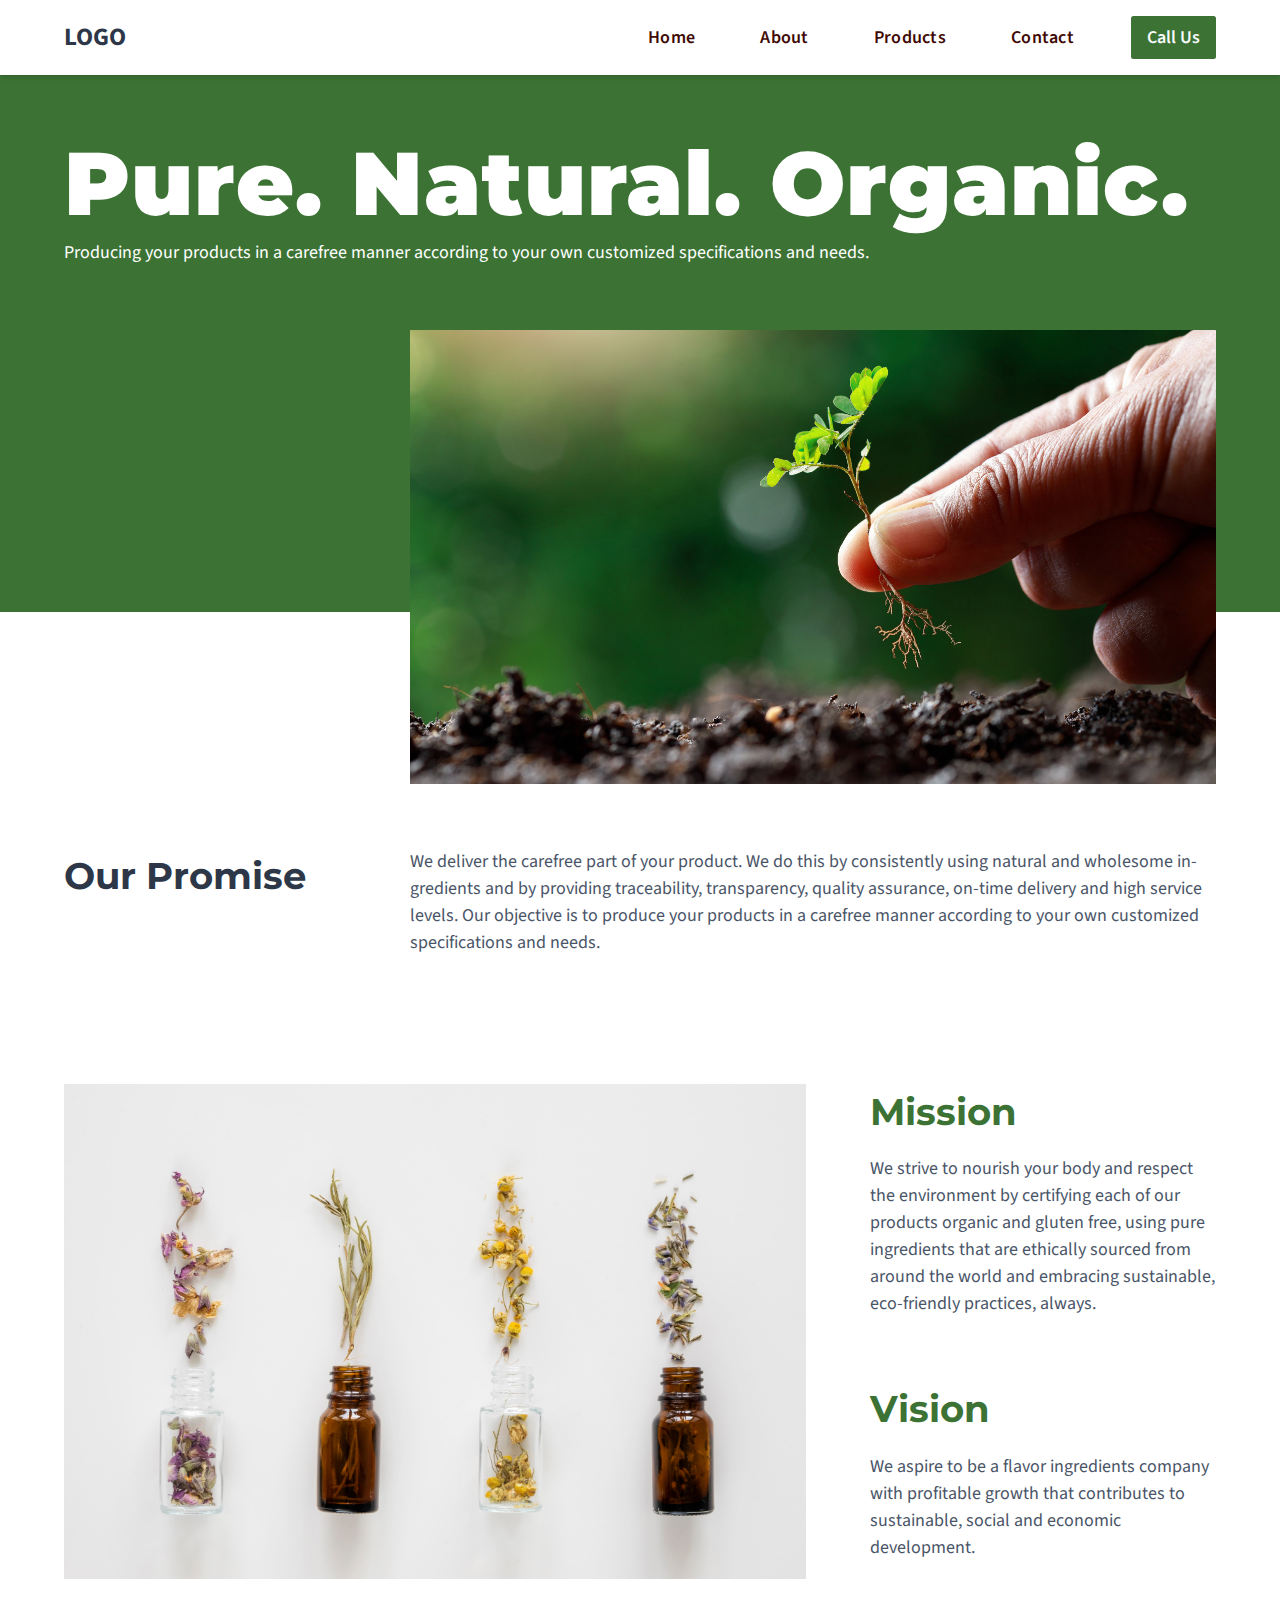
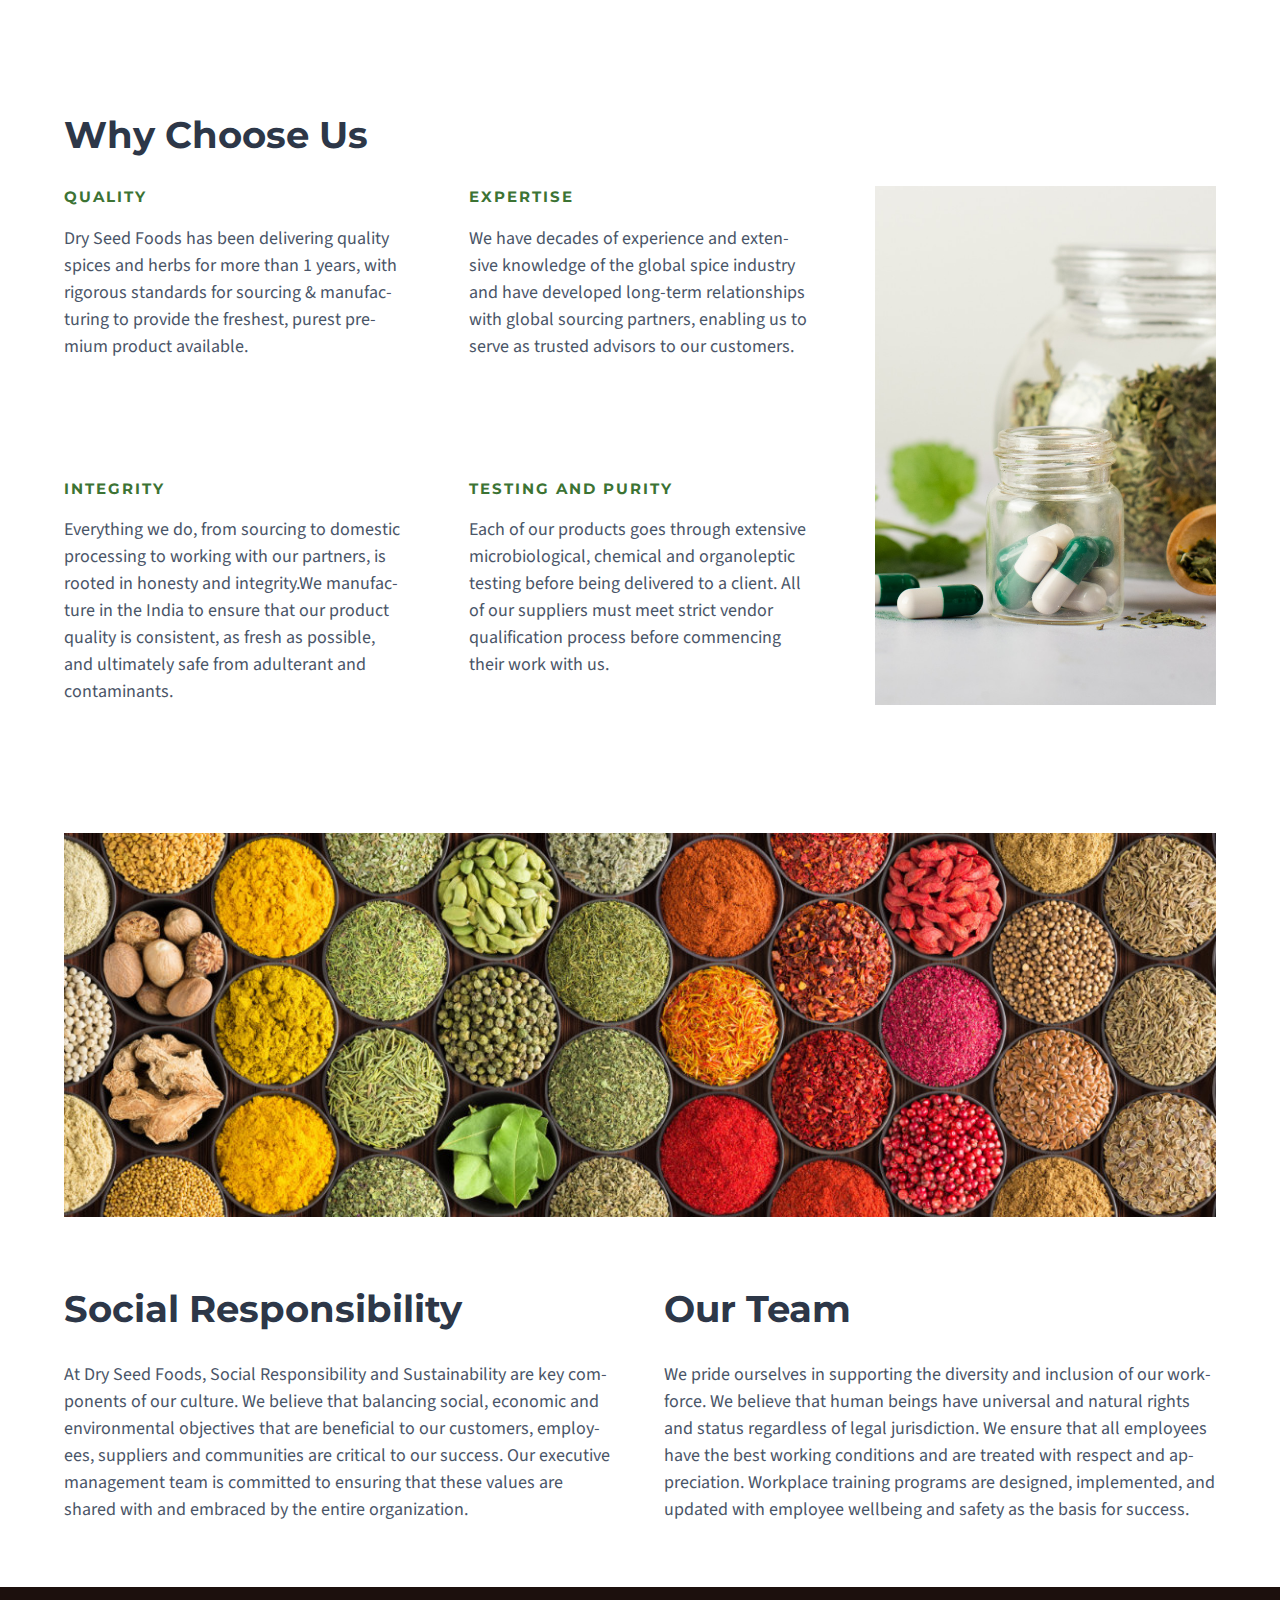
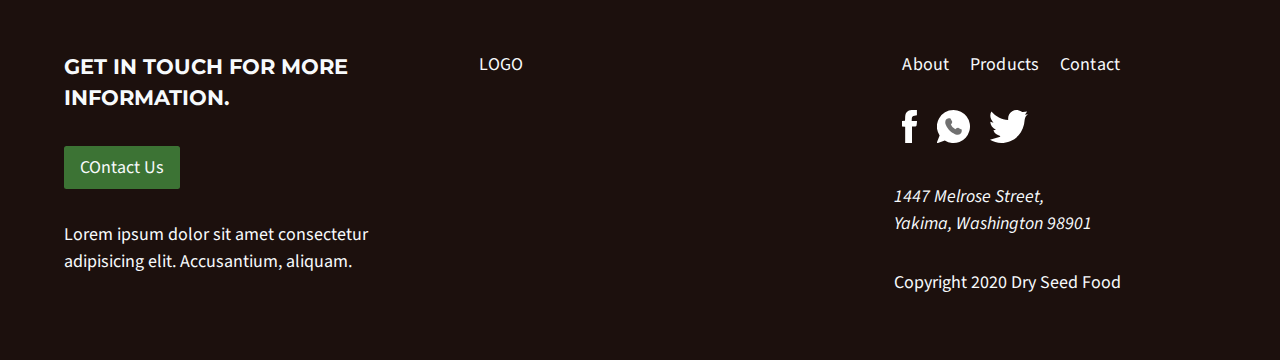
==== about.html @ 6ed9bed5 "Feat:Added About Page" ====
<!DOCTYPE html>
<html lang="en">

<head>
    <meta charset="UTF-8">
    <meta name="viewport" content="width=device-width, initial-scale=1.0">
    <title>Project Title</title>
    <link rel="stylesheet" href="style.css">
</head>

<body>
    <header>


        <nav class="navbar navbar-js">
            <div class="logo">
                LOGO
            </div>
            <ul class="mobile-menu mobile-menu-js">
                <li><a href="/">Home</a></li>
                <li><a href="about.html">About</a></li>
                <li><a href="/product.html">Products</a></li>
                <li><a href="/contact.html">Contact</a></li>
                <li><a href="tel:+">Call Us</a></li>
            </ul>
            <ul class="desktop-menu">
                <li><a class="linkPrimary" href="/">Home</a></li>
                <li><a class="linkPrimary" href="/about.html">About</a></li>
                <li><a class="linkPrimary" href="/product.html">Products</a></li>
                <li><a class="linkPrimary" href="/contact.html">Contact</a></li>
                <li><a class="primaryCtaBtn" href="tel:+">Call Us</a></li>
            </ul>
            <div class="hamburger-menuBtn hamburger-menuBtn-js ">
                MENU
            </div>
        </nav>
    </header>
    <main>
        <section class="aboutPage-hero">
            <div class="aboutPage-hero-title">
                <h1 class="page-headings">Pure. Natural. Organic.</h1>
                <p>Producing your products in a carefree manner according to your own
                    customized specifications and needs.
                </p>
            </div>
            <div class="aboutPage-hero-image">
                <img src="images/about-hero.jpg" alt="" class="scale-image">
            </div>
            <div class="aboutPage-hero-content">
                <h2 class="section-heading">
                    Our Promise
                </h2>
                <p>We deliver the carefree part of your product. We do this by consistently using natural and wholesome
                    ingredients and by providing traceability, transparency, quality assurance, on-time delivery and
                    high
                    service levels. Our objective is to produce your products in a carefree manner according to your own
                    customized specifications and needs.
                </p>
            </div>
        </section>
        <section class="missionVision">
            <div class="missionVision-image">
                <img src="images/missionVision.jpg" alt="" class="scale-image">
            </div>
            <div class="missionVision-content">
                <article class="mission">
                    <h3 class="section-heading mb-16">Mission</h3>
                    <p>We strive to nourish your body and respect the environment by certifying each of our products
                        organic and gluten free, using pure ingredients that are ethically sourced from around the world
                        and
                        embracing sustainable, eco-friendly practices, always.
                    </p>

                </article>
                <article class="vision">
                    <h3 class="section-heading mb-16">Vision</h3>
                    <p>We aspire to be a flavor ingredients company with profitable growth that contributes to
                        sustainable,
                        social and economic development.</p>
                </article>
            </div>

        </section>
        <section class="usp">
            <h2 class="section-heading mb-24">Why Choose Us</h2>
            <div class="usp-grid-container">
                <div class="usp-area-1 usp-area">
                    <h3 class="small-heading mb-16">QUALITY
                    </h3>
                    <p>Dry Seed Foods has been delivering quality spices and herbs for more than 1 years, with
                        rigorous standards for sourcing & manufacturing to provide the freshest, purest premium
                        product available.
                    </p>
                </div>
                <div class="usp-area-2 usp-area">
                    <h3 class="small-heading mb-16">EXPERTISE
                    </h3>
                    <p>We have decades of experience and extensive knowledge of the global spice industry and
                        have developed long-term relationships with global sourcing partners, enabling us to serve
                        as trusted advisors to our customers.</p>
                </div>
                <div class="usp-area-3 usp-area">
                    <h3 class="small-heading mb-16">INTEGRITY

                    </h3>
                    <p>Everything we do, from sourcing to domestic processing to working with our partners, is
                        rooted in honesty and integrity.We manufacture in the India to ensure that our product quality
                        is consistent, as fresh as
                        possible, and ultimately safe from adulterant and contaminants.</p>
                </div>
                <div class="usp-area-4 usp-area">
                    <h3 class="small-heading mb-16">TESTING AND PURITY
                    </h3>
                    <p>Each of our products goes through extensive microbiological, chemical and organoleptic
                        testing before being delivered to a client. All of our suppliers must meet strict vendor
                        qualification process before commencing their work with us.</p>
                </div>
                <div class="usp-area-5 usp-area">
                    <img src="images/about-whyUs.jpg" alt="" class="scale-image">
                </div>
            </div>



        </section>
        <section class="ourResponsibility">
            <div class="ourResponsibility-image">
                <img src="images/about-resp.jpg" alt="" class="scale-image">
            </div>
            <div class="ourResponsibility-content twoCol">
                <div class="ourResponsibility-content-social ">
                    <h2 class="section-heading mb-24">Social Responsibility
                    </h2>
                    <p>At Dry Seed Foods, Social Responsibility and Sustainability are key components of our culture. We
                        believe that balancing social, economic and environmental objectives that are beneficial to our
                        customers, employees, suppliers and communities are critical to our success. Our executive
                        management team is committed to ensuring that these values are shared with and embraced by the
                        entire organization.
                    </p>
                </div>
                <div class="ourResponsibility-content-team">
                    <h2 class="section-heading mb-24">Our Team</h2>
                    <p>We pride ourselves in supporting the diversity and inclusion of our workforce. We believe that
                        human
                        beings have universal and natural rights and status regardless of legal jurisdiction. We ensure
                        that all
                        employees have the best working conditions and are treated with respect and appreciation.
                        Workplace
                        training programs are designed, implemented, and updated with employee wellbeing and safety as
                        the
                        basis for success.</p>
                </div>
            </div>
        </section>
    </main>

    <footer>
        <div class="footer threeCol">
            <div class="footerCta">
                <h3 class="mb-32">GET IN TOUCH FOR MORE INFORMATION.</h3>
                <a href="" class="primaryCtaBtn mb-32">COntact Us</a>
                <p>Lorem ipsum dolor sit amet consectetur adipisicing elit. Accusantium, aliquam.</p>

            </div>
            <div class="footerLogo">
                LOGO
            </div>
            <div class="footerLinks">
                <div class="footerLinks-pageLinks mb-32">
                    <a href="/about.html" class="linkPrimary">About</a>
                    <a href="/product.html" class="linkPrimary">Products</a>
                    <a href="/contact.html" class="linkPrimary">Contact</a>
                </div>
                <div class="footerLinks-socialLinks mb-32">
                    <a href=""><img src="images/svg/facebook.svg" alt=""></a>
                    <a href=""><img src="images/svg/whatsapp.svg" alt=""></a>
                    <a href=""><img src="images/svg/twitter.svg" alt=""></a>
                </div>
                <address class="mb-32">
                    1447 Melrose Street, <br> Yakima,
                    Washington 98901
                </address>
                <p class="copyright">Copyright 2020
                    Dry Seed Food
                </p>
            </div>

        </div>
    </footer>

    <script src="app.js"></script>
</body>

</html>
---- style.css ----
@import url("https://fonts.googleapis.com/css2?family=Montserrat:wght@400;700;900&family=Source+Sans+Pro:wght@300;400;600;700&display=swap");
*,
*::after,
*::before {
  box-sizing: inherit;
  margin: 0;
  padding: 0;
}

html {
  font-size: 62.5%;
}

body {
  box-sizing: border-box;
  overflow-x: hidden;
}
@media (min-width: 2860px) {
  body {
    font-size: 150%;
  }
}
@media (min-width: 1900px) {
  body {
    font-size: 100%;
  }
}
body::-webkit-scrollbar {
  width: 1rem;
  border-radius: 0.5rem;
}
body::-webkit-scrollbar-thumb {
  border-radius: 0.5rem;
}

a {
  text-decoration: none;
  color: currentColor;
}

ul {
  list-style: none;
}

p,
article {
  word-break: break-word;
  hyphens: auto;
}

body {
  font-family: "Source Sans Pro", sans-serif;
  font-size: 1.8rem;
  line-height: 1.5;
  font-weight: 400;
  color: #4a5568;
}

h1,
h2,
h3,
h4,
h5,
h6 {
  font-family: "Montserrat", sans-serif;
}

.page-headings {
  font-size: 8.9rem;
  color: #2d3748;
  line-height: 1.25;
  font-weight: 900;
  letter-spacing: 1px;
}
@media (max-width: 414px) {
  .page-headings {
    font-size: 5rem;
  }
}

.small-heading {
  font-size: 1.5rem;
  letter-spacing: 2px;
  color: #3C7334;
  text-transform: uppercase;
}

.section-heading {
  font-size: 3.7rem;
  color: #2d3748;
}

.scale-image {
  width: 100%;
  height: 100%;
  object-fit: cover;
  display: block;
}

.mb-8 {
  margin-bottom: 0.8rem !important;
}

.mb-16 {
  margin-bottom: 1.6rem !important;
}

.mb-24 {
  margin-bottom: 2.4rem !important;
}

.mb-32 {
  margin-bottom: 3.2rem !important;
}

.mb-40 {
  margin-bottom: 4rem !important;
}

.mb-48 {
  margin-bottom: 4.8rem !important;
}

.navbar {
  width: 100vw;
  position: absolute;
  top: 0;
  left: 0;
  padding: 1.6rem 5vw;
  display: flex;
  justify-content: space-between;
  align-items: center;
  color: #2d3748;
  box-shadow: 0 4px 6px -1px rgba(0, 0, 0, 0.1), 0 2px 4px -1px rgba(0, 0, 0, 0.06);
  overflow: hidden;
  z-index: 100;
  background-color: #fff;
}
.navbar .logo {
  font-weight: 700;
  font-size: 2.5rem;
}
.navbar .mobile-menu {
  display: none;
  transform: translateX(-100vw);
  transition: transform 0.6s cubic-bezier(0.22, 1, 0.36, 1);
}
@media (max-width: 680px) {
  .navbar .mobile-menu {
    position: fixed;
    top: 0;
    left: 0;
    width: 100vw;
    height: 100vh;
    background-color: #1C100D;
    color: #f7fafc;
    font-family: "Montserrat", sans-serif;
    font-size: 5rem;
    font-weight: 700;
    display: flex;
    justify-content: center;
    align-items: center;
    flex-direction: column;
    text-transform: lowercase;
  }
}
.navbar .mobile-menu.open {
  transform: translateX(0);
}
.navbar .desktop-menu {
  display: flex;
  justify-content: space-between;
  align-items: center;
  width: 50%;
  font-weight: 600;
  color: #400904;
}
@media (max-width: 900px) {
  .navbar .desktop-menu {
    width: 70%;
  }
}
@media (max-width: 680px) {
  .navbar .desktop-menu {
    display: none;
  }
}
.navbar .hamburger-menuBtn {
  display: none;
}
@media (max-width: 680px) {
  .navbar .hamburger-menuBtn {
    display: block;
    position: relative;
    z-index: 100;
  }
}

.footer {
  width: 100vw;
  background-color: #1C100D;
  padding: 5vw;
  color: #f7fafc;
}
@media (max-width: 900px) {
  .footer {
    padding: 10vw 5vw;
  }
}

.footerLinks-socialLinks a {
  padding: 0.8rem;
}

.twoCol {
  display: flex;
  justify-content: space-between;
  align-items: flex-start;
}
@media (max-width: 900px) {
  .twoCol {
    flex-direction: column;
  }
}
.twoCol > * {
  width: calc(50% - 2.4rem);
}
@media (max-width: 900px) {
  .twoCol > * {
    width: 100%;
  }
}

.threeCol {
  display: flex;
  justify-content: space-between;
  align-items: flex-start;
}
@media (max-width: 900px) {
  .threeCol {
    flex-direction: column;
  }
}
.threeCol > * {
  width: calc(30% - 2.4rem);
}
@media (max-width: 900px) {
  .threeCol > * {
    width: 100%;
  }
}

.hero {
  width: 100vw;
  padding: 5vw;
  min-height: 100vh;
  background-image: url("images/hero.jpg");
  background-size: cover;
  background-position: right bottom;
  display: flex;
  justify-content: flex-start;
  align-items: center;
}
@media (max-width: 900px) {
  .hero {
    background-position: center;
  }
}
@media (max-width: 680px) {
  .hero {
    background-position: left center;
  }
}

.heroContent {
  width: 50%;
}
@media (max-width: 900px) {
  .heroContent {
    width: 100%;
  }
}
.heroContent-subtitle {
  font-family: 1.5rem;
  color: #4a5568;
  width: 80%;
}

.homepageTagline {
  width: 100vw;
  padding: 5vw;
  display: flex;
  justify-content: space-between;
  align-items: flex-start;
}
@media (max-width: 900px) {
  .homepageTagline {
    padding: 10vw 5vw;
  }
}
@media (max-width: 680px) {
  .homepageTagline {
    flex-direction: column;
  }
}
.homepageTagline-images {
  width: 20%;
}
@media (max-width: 680px) {
  .homepageTagline-images {
    width: 100%;
  }
}
.homepageTagline-sentence {
  align-self: center;
  width: 45%;
  text-align: center;
  font-family: "Montserrat", sans-serif;
  color: #400904;
}
@media (max-width: 680px) {
  .homepageTagline-sentence {
    width: 100%;
    margin: 5vw 0;
  }
}

.homepageAbout {
  width: 100vw;
  padding: 5vw;
}
.homepageAbout-desc {
  padding: 5vw;
  padding-left: 0;
}
.homepageAbout-image {
  position: relative;
  display: flex;
  justify-content: flex-end;
}
.homepageAbout-image::before {
  content: "";
  position: absolute;
  bottom: -10vw;
  left: 5vw;
  width: 70%;
  height: 70%;
  background-color: #D9CAAD;
  z-index: 5;
  border-radius: 0.25rem;
  overflow: hidden;
}
@media (max-width: 900px) {
  .homepageAbout-image::before {
    display: none;
  }
}
.homepageAbout-image img {
  width: 35rem;
  z-index: 10;
  border: 1.5rem solid white;
  border-radius: 0.25rem;
  overflow: hidden;
}
@media (max-width: 900px) {
  .homepageAbout-image img {
    width: 100%;
    border: none;
  }
}

.homepage-whyUs {
  width: 100vw;
  padding: 5vw;
  position: relative;
}
@media (max-width: 900px) {
  .homepage-whyUs {
    flex-direction: column-reverse;
  }
}
.homepage-whyUs::before {
  content: "";
  position: absolute;
  top: 0;
  left: 0;
  width: 35%;
  height: 100%;
  background-color: #D9CAAD;
  z-index: -5;
}
.homepage-whyUs-desc {
  padding: 5vw;
  padding-right: 5vw;
}
@media (max-width: 900px) {
  .homepage-whyUs-desc {
    padding: 5vw 0;
  }
}
.homepage-whyUs-image {
  display: flex;
  align-self: center;
  border-radius: 0.25rem;
  overflow: hidden;
}
.homepage-whyUs-image img {
  width: 100%;
  z-index: 10;
  border: 1.5rem solid white;
  border-radius: 0.25rem;
  overflow: hidden;
}

.homepageProduct {
  width: 100vw;
  padding: 5vw;
}
@media (max-width: 900px) {
  .homepageProduct {
    padding: 10vw 5vw;
  }
}

.homepageProduct-grid {
  width: 100%;
  display: grid;
  grid-template-columns: 1fr 1fr 1fr 1fr;
  grid-template-rows: 27rem 27rem 27rem;
  gap: 2.4rem;
  grid-template-areas: "homepageProduct-grid--item1 homepageProduct-grid--item1 homepageProduct-grid--item2 homepageProduct-grid--item2" "homepageProduct-grid--item1 homepageProduct-grid--item1 homepageProduct-grid--item3 homepageProduct-grid--item3" "homepageProduct-grid--item4 homepageProduct-grid--item4 homepageProduct-grid--item5 homepageProduct-grid--item5";
}
@media (max-width: 900px) {
  .homepageProduct-grid {
    grid-template-columns: 1fr;
    grid-template-rows: 1fr 1fr 1fr 1fr 1fr;
    grid-template-areas: "homepageProduct-grid--item1" "homepageProduct-grid--item2" "homepageProduct-grid--item3" "homepageProduct-grid--item5" "homepageProduct-grid--item4";
  }
}

.homepageProduct-grid--item1 {
  grid-area: homepageProduct-grid--item1;
  position: relative;
}
.homepageProduct-grid--item1 img {
  position: absolute;
  top: 0;
  left: 0;
  right: 0;
  bottom: 0;
}
.homepageProduct-grid--item1 h2 {
  display: flex;
  justify-content: flex-start;
  align-items: center;
  position: relative;
  z-index: 10;
  padding: 2.4rem;
  color: white;
  width: 100%;
  height: 100%;
  background-color: rgba(0, 0, 0, 0.5);
}
@media (max-width: 900px) {
  .homepageProduct-grid--item1 h2 {
    justify-content: center;
  }
}

.homepageProduct-grid--item2 {
  grid-area: homepageProduct-grid--item2;
}
.homepageProduct-grid--item2 div {
  align-self: center;
}
.homepageProduct-grid--item2 h2 {
  align-self: center;
  text-align: center;
}

.homepageProduct-grid--item3 {
  grid-area: homepageProduct-grid--item3;
}
.homepageProduct-grid--item3 div {
  align-self: center;
}
.homepageProduct-grid--item3 h2 {
  align-self: center;
  text-align: center;
}

.homepageProduct-grid--item4 {
  grid-area: homepageProduct-grid--item4;
  background-color: #1C100D;
  display: flex;
  justify-content: center;
  align-items: center;
  color: #fff;
  font-size: 2.8rem;
}

.homepageProduct-grid--item5 {
  grid-area: homepageProduct-grid--item5;
  position: relative;
}
.homepageProduct-grid--item5 img {
  position: absolute;
  top: 0;
  left: 0;
  right: 0;
  bottom: 0;
}
.homepageProduct-grid--item5 h2 {
  display: flex;
  justify-content: flex-start;
  align-items: center;
  position: relative;
  z-index: 10;
  padding: 2.4rem;
  color: white;
  width: 100%;
  height: 100%;
  background-color: rgba(0, 0, 0, 0.5);
}
@media (max-width: 900px) {
  .homepageProduct-grid--item5 h2 {
    justify-content: center;
  }
}

.homepageProduct-grid--item {
  box-shadow: 0 1px 3px 0 rgba(0, 0, 0, 0.1), 0 1px 2px 0 rgba(0, 0, 0, 0.06);
  border-radius: 0.25rem;
  overflow: hidden;
  border: 1px solid rgba(0, 0, 0, 0.15);
}
@media (max-width: 900px) {
  .homepageProduct-grid--item {
    min-height: 30rem;
  }
}

.aboutPage-hero {
  width: 100vw;
  padding: 5vw;
  position: relative;
}
@media (max-width: 680px) {
  .aboutPage-hero {
    padding: 7.5rem 5vw;
    padding-bottom: 5vw;
  }
}
.aboutPage-hero::after {
  content: "";
  position: absolute;
  top: 0;
  left: 0;
  width: 100%;
  height: 60%;
  background-color: #3C7334;
  z-index: 5;
}
@media (max-width: 680px) {
  .aboutPage-hero::after {
    height: 50%;
  }
}
.aboutPage-hero-title {
  padding: 5vw 0;
  position: relative;
  z-index: 10;
  color: #fff;
}
.aboutPage-hero-title h1 {
  color: #fff;
}
.aboutPage-hero-image {
  position: relative;
  z-index: 10;
  width: 70%;
  margin-left: auto;
  border-radius: 0.25rem;
}
@media (max-width: 680px) {
  .aboutPage-hero-image {
    width: 100%;
    margin-bottom: 2.4rem;
  }
}
.aboutPage-hero-content {
  padding-top: 5vw;
  display: flex;
  justify-content: space-between;
  align-items: flex-start;
}
@media (max-width: 680px) {
  .aboutPage-hero-content {
    flex-direction: column;
  }
}
.aboutPage-hero-content h2 {
  width: 30%;
}
@media (max-width: 680px) {
  .aboutPage-hero-content h2 {
    width: 100%;
    margin-bottom: 1.6rem;
  }
}
.aboutPage-hero-content p {
  width: 70%;
}
@media (max-width: 680px) {
  .aboutPage-hero-content p {
    width: 100%;
  }
}

.missionVision {
  width: 100vw;
  padding: 5vw;
  display: flex;
  justify-content: space-between;
}
@media (max-width: 900px) {
  .missionVision {
    flex-direction: column;
  }
}
.missionVision-image {
  width: calc(70% - 5vw);
  height: 100%;
}
@media (max-width: 900px) {
  .missionVision-image {
    width: 100%;
    margin-bottom: 2.4rem;
  }
}
.missionVision-content {
  width: 30%;
}
@media (max-width: 900px) {
  .missionVision-content {
    width: 100%;
  }
}
.missionVision-content .mission {
  margin-bottom: 5vw;
}
.missionVision-content .mission h3 {
  color: #3C7334;
}
.missionVision-content .vision h3 {
  color: #3C7334;
}

.usp {
  width: 100vw;
  padding: 5vw;
}

.usp-grid-container {
  width: 100%;
  display: grid;
  grid-template-columns: 1fr 1fr 1fr;
  grid-template-rows: 1fr 1fr;
  gap: 5vw;
  grid-template-areas: "area-1 area-2 area-5" "area-3 area-4 area-5";
}
@media (max-width: 900px) {
  .usp-grid-container {
    grid-template-columns: 1fr;
    grid-template-rows: repeat(1fr);
    grid-template-areas: "area-1" "area-2" "area-3" "area-4" "area-5";
  }
}

.usp-area-1 {
  grid-area: area-1;
}

.usp-area-2 {
  grid-area: area-2;
}

.usp-area-3 {
  grid-area: area-3;
}

.usp-area-4 {
  grid-area: area-4;
}

.usp-area-5 {
  grid-area: area-5;
}
@media (max-width: 900px) {
  .usp-area-5 {
    display: none;
  }
}

.ourResponsibility {
  width: 100vw;
  padding: 5vw;
}
.ourResponsibility-image {
  margin-bottom: 5vw;
}
@media (max-width: 900px) {
  .ourResponsibility-content-social {
    margin-bottom: 2.4rem;
  }
}

.linkPrimary {
  position: relative;
  padding: 0.8rem;
  letter-spacing: 0.25px;
}
.linkPrimary::after {
  content: "";
  position: absolute;
  height: 3px;
  width: 100%;
  background-color: #400904;
  left: 0;
  bottom: 0;
  transform: scaleX(0);
  transition: 300ms ease;
}
.linkPrimary:hover::after {
  transform: scaleX(1);
}
.linkPrimary:focus {
  outline: 1px solid rgba(0, 0, 0, 0.5);
  outline-offset: 2px;
}

.linkSecondary {
  color: #600d06;
  letter-spacing: 2px;
  text-transform: uppercase;
  font-weight: 700;
  display: flex;
  transition: 200ms ease;
}
.linkSecondary img {
  display: inline-block;
  margin-left: 0.8rem;
  transition: 200ms ease;
}

.linkSecondary:hover {
  letter-spacing: 2.5px;
}
.linkSecondary:hover img {
  transform: translateX(0.8rem);
}

.primaryCtaBtn {
  display: inline-block;
  padding: 0.8rem 1.6rem;
  background-color: #3C7334;
  color: #f7fafc;
  border-radius: 0.25rem;
  transition: 200ms ease;
}
.primaryCtaBtn:hover {
  background-color: #4e9644;
  transform: translateY(-2px);
}
.primaryCtaBtn:focus {
  transform: translateY(0);
  outline: 1px solid rgba(0, 0, 0, 0.5);
  outline-offset: 2px;
}

/*# sourceMappingURL=style.css.map */
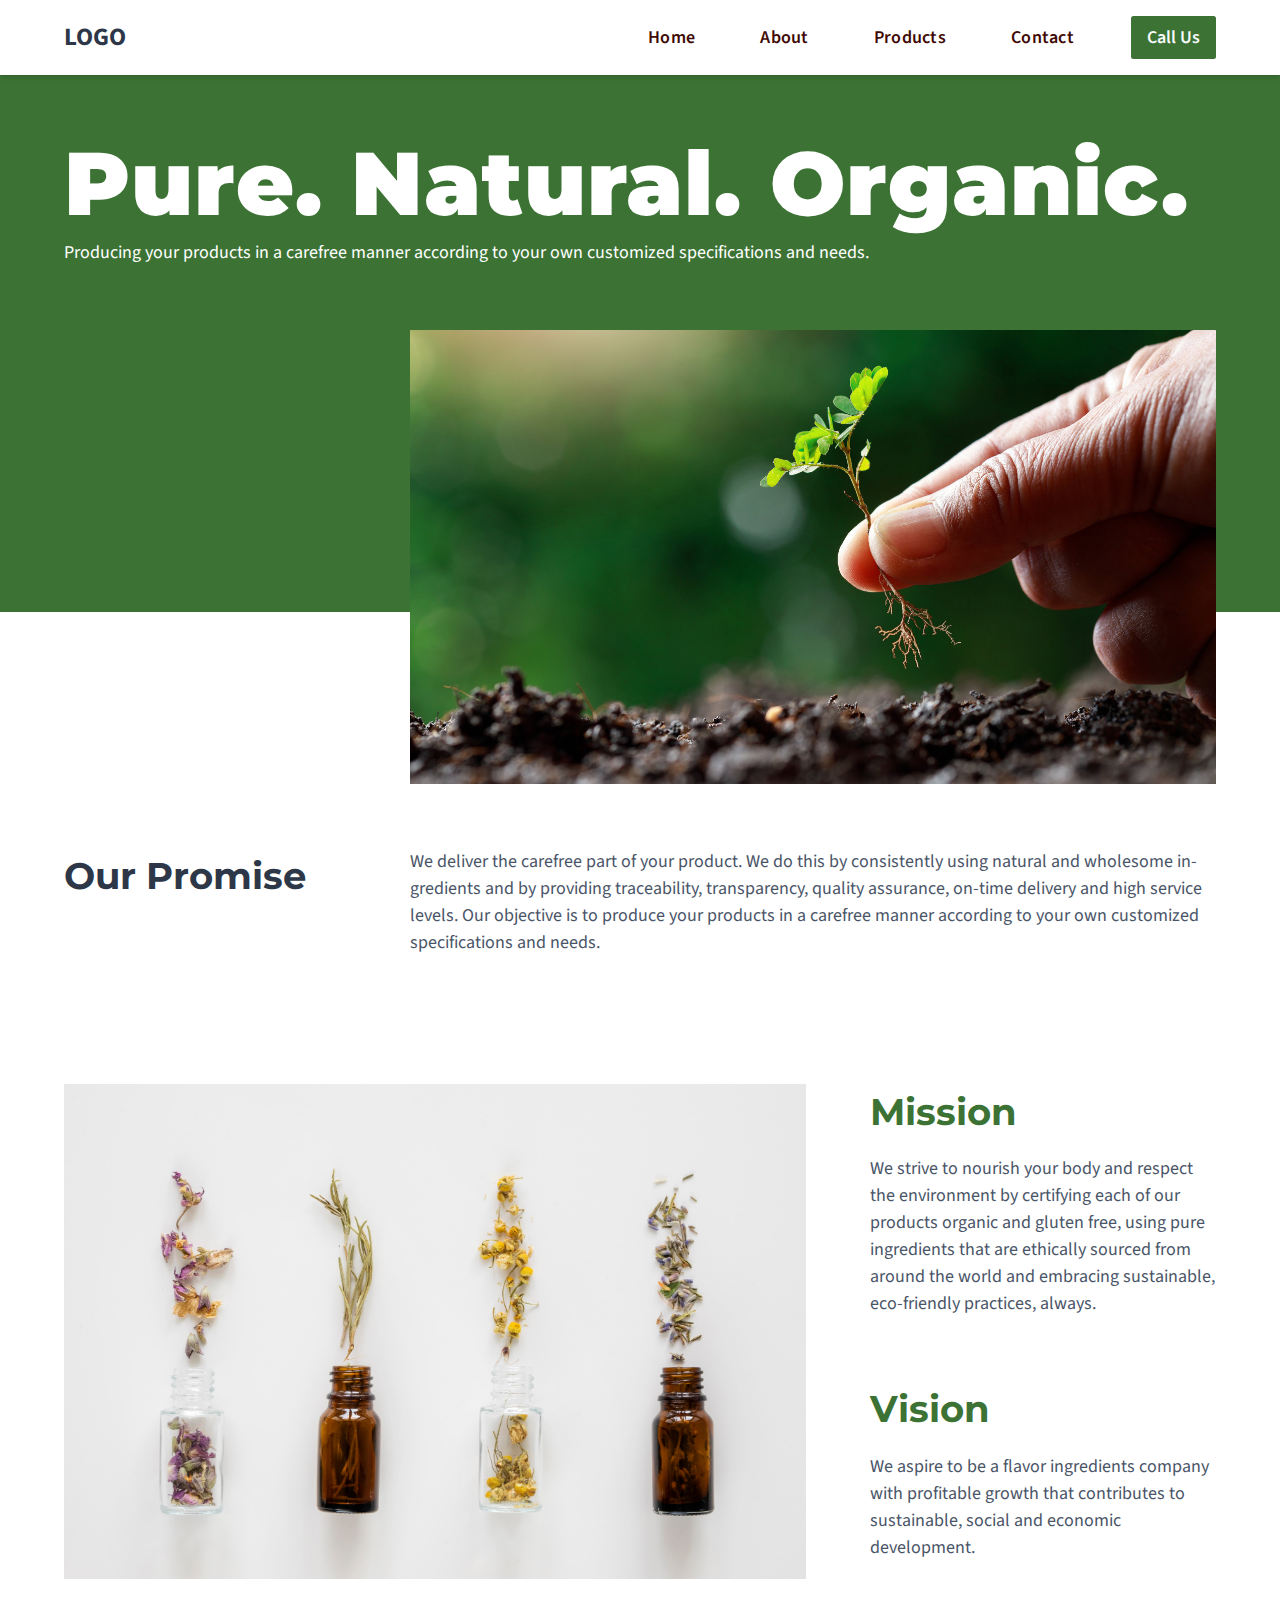
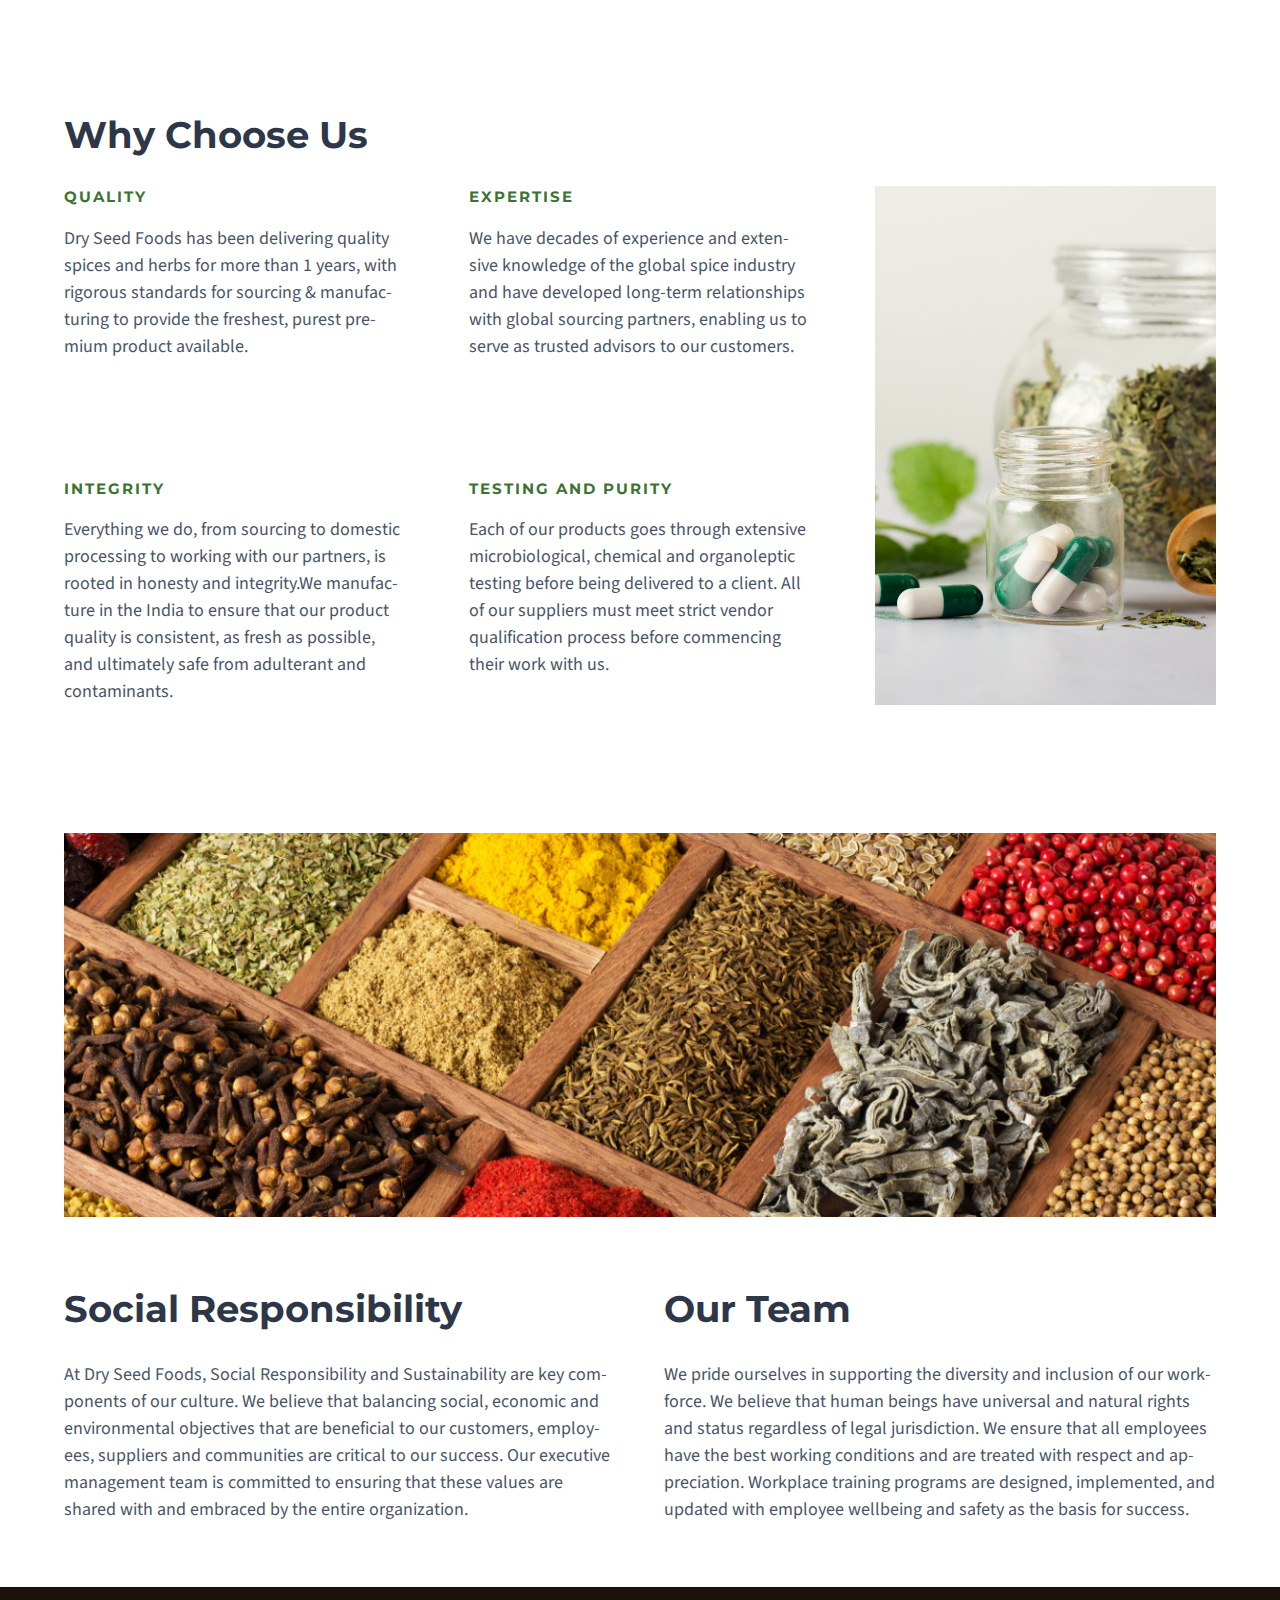
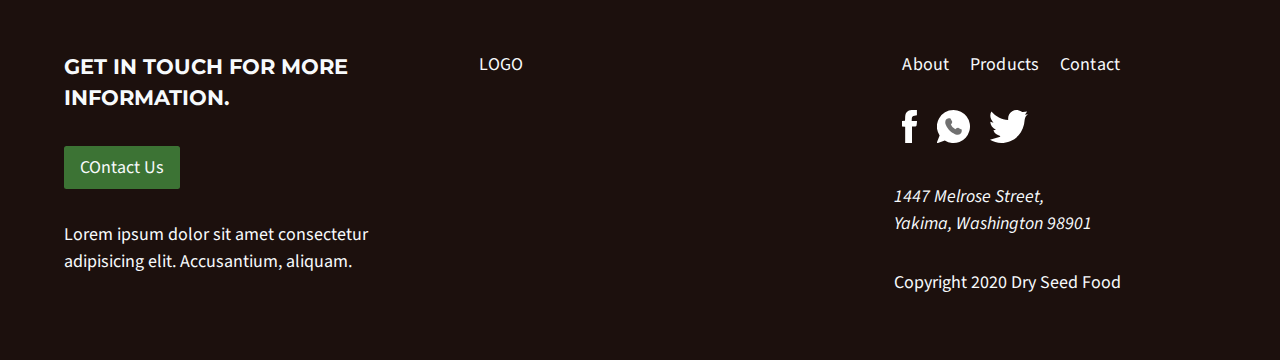
==== commit e8eb25a6: "Feat: Added parallax section in homapage" ====
--- a/about.html
+++ b/about.html
@@ -125,7 +125,7 @@
         </section>
         <section class="ourResponsibility">
             <div class="ourResponsibility-image">
-                <img src="images/about-resp.jpg" alt="" class="scale-image">
+                <img src="images/homepage-contactBanner.jpg" alt="" class="scale-image">
             </div>
             <div class="ourResponsibility-content twoCol">
                 <div class="ourResponsibility-content-social ">
--- a/style.css
+++ b/style.css
@@ -253,37 +253,92 @@
 .hero {
   width: 100vw;
   padding: 5vw;
-  min-height: 100vh;
-  background-image: url("images/hero.jpg");
-  background-size: cover;
-  background-position: right bottom;
-  display: flex;
-  justify-content: flex-start;
-  align-items: center;
+  position: relative;
 }
 @media (max-width: 900px) {
   .hero {
-    background-position: center;
-  }
-}
-@media (max-width: 680px) {
-  .hero {
-    background-position: left center;
+    padding-top: 7.5rem;
   }
 }
 
 .heroContent {
   width: 50%;
+  position: absolute;
+  top: 50%;
+  left: 5vw;
+  transform: translateY(-50%);
+  z-index: 50;
 }
 @media (max-width: 900px) {
   .heroContent {
-    width: 100%;
+    position: relative;
+    top: 0;
+    left: 0;
+    transform: none;
+    width: 100%;
+    margin-bottom: 3.2rem;
   }
 }
 .heroContent-subtitle {
   font-family: 1.5rem;
   color: #4a5568;
-  width: 80%;
+  width: 60%;
+}
+@media (max-width: 900px) {
+  .heroContent-subtitle {
+    width: 100%;
+  }
+}
+
+.hero-images {
+  width: 70%;
+  height: 80vh;
+  position: relative;
+  margin-left: auto;
+  overflow: hidden;
+  border-radius: 0.25rem;
+  box-shadow: 0 1px 3px 0 rgba(0, 0, 0, 0.1), 0 1px 2px 0 rgba(0, 0, 0, 0.06);
+}
+@media (max-width: 900px) {
+  .hero-images {
+    width: 100%;
+    height: 40rem;
+  }
+}
+@media (max-width: 680px) {
+  .hero-images {
+    width: 100%;
+    height: 30rem;
+  }
+}
+.hero-images-slide {
+  position: absolute;
+  top: 0;
+  left: 0;
+  width: 100%;
+  height: 100%;
+  display: block;
+  overflow: hidden;
+}
+.hero-images-slide img {
+  width: 100%;
+  height: 100%;
+}
+
+.hero-images-slide {
+  transform: translateY(100%);
+  transition: 0.6s cubic-bezier(0.65, 0, 0.35, 1) 300ms;
+  z-index: -10;
+  backface-visibility: hidden;
+}
+
+.hero-images-slide.activeImage {
+  transform: translateY(0);
+  z-index: 10;
+}
+
+.hero-images-slide.wasActiveImage {
+  transform: translateY(-100%);
 }
 
 .homepageTagline {
@@ -309,6 +364,7 @@
 @media (max-width: 680px) {
   .homepageTagline-images {
     width: 100%;
+    display: none;
   }
 }
 .homepageTagline-sentence {
@@ -540,6 +596,37 @@
   }
 }
 
+.homepageContact {
+  width: 100vw;
+}
+.homepageContact-image {
+  position: relative;
+}
+.homepageContact-image h2 {
+  position: absolute;
+  top: 50%;
+  left: 50%;
+  transform: translate(-50%, -50%);
+  color: #1C100D;
+  text-align: center;
+  padding: 2.4rem;
+  background-color: #85c47c;
+}
+.homepageContact-content {
+  padding: 5vw;
+  display: flex;
+  justify-content: space-between;
+}
+.homepageContact-content p {
+  width: 70%;
+}
+.homepageContact-content a {
+  width: 20%;
+  display: flex;
+  justify-content: center;
+  align-items: center;
+}
+
 .aboutPage-hero {
   width: 100vw;
   padding: 5vw;
@@ -715,49 +802,140 @@
   }
 }
 
-.linkPrimary {
-  position: relative;
+.contactPage-form {
+  width: 100vw;
+  padding: 5vw;
+  display: flex;
+  background-color: #D9CAAD;
+  justify-content: space-between;
+  align-items: center;
+}
+@media (max-width: 680px) {
+  .contactPage-form {
+    flex-direction: column;
+  }
+}
+.contactPage-form-image {
+  width: 35%;
+}
+@media (max-width: 680px) {
+  .contactPage-form-image {
+    width: 100%;
+    padding-top: 7.5rem;
+    padding-bottom: 5vw;
+  }
+}
+.contactPage-form-content {
+  width: 55%;
+  padding: 5vw;
+  background-color: #f7fafc;
+  border-radius: 0.25rem;
+}
+@media (max-width: 680px) {
+  .contactPage-form-content {
+    width: 100%;
+  }
+}
+
+.formField {
+  display: block;
+  margin-bottom: 1.6rem;
+}
+.formField input,
+.formField textarea {
+  font-family: inherit;
+  font-size: inherit;
+  display: block;
+  width: 100%;
+  margin-top: 0.8rem;
   padding: 0.8rem;
-  letter-spacing: 0.25px;
-}
-.linkPrimary::after {
+  border: 1px solid #3C7334;
+  background-color: transparent;
+  border-radius: 0.25rem;
+  box-shadow: 0 4px 6px -1px rgba(0, 0, 0, 0.1), 0 2px 4px -1px rgba(0, 0, 0, 0.06);
+}
+.formField input:focus,
+.formField textarea:focus {
+  outline: 1px solid rgba(0, 0, 0, 0.5);
+}
+.formField textarea {
+  height: 20rem;
+}
+
+.formSubmitBtn.primaryCtaBtn {
+  display: block;
+  border: none;
+  width: 100%;
+  padding: 1.6rem;
+}
+
+.productPage-hero {
+  width: 100vw;
+  padding: 5vw;
+  padding-top: 10vw;
+}
+@media (max-width: 900px) {
+  .productPage-hero {
+    padding-top: 7.5rem;
+  }
+}
+.productPage-hero-content {
+  display: flex;
+  justify-content: space-between;
+  margin-bottom: 5vw;
+}
+@media (max-width: 900px) {
+  .productPage-hero-content {
+    flex-direction: column;
+  }
+}
+.productPage-hero-content h1 {
+  width: 40%;
+}
+@media (max-width: 900px) {
+  .productPage-hero-content h1 {
+    width: 100%;
+    margin-bottom: 2.4rem;
+  }
+}
+.productPage-hero-content p {
+  width: calc(60% - 5vw);
+}
+@media (max-width: 900px) {
+  .productPage-hero-content p {
+    width: 100%;
+  }
+}
+
+.productSection {
+  width: 100vw;
+  padding: 5vw;
+}
+
+.singleProduct {
+  position: relative;
+}
+.singleProduct-content {
+  align-self: center;
+  color: #4a5568;
+  padding: 5vw;
+}
+.singleProduct-content::after {
   content: "";
   position: absolute;
-  height: 3px;
-  width: 100%;
-  background-color: #400904;
-  left: 0;
-  bottom: 0;
-  transform: scaleX(0);
-  transition: 300ms ease;
-}
-.linkPrimary:hover::after {
-  transform: scaleX(1);
-}
-.linkPrimary:focus {
-  outline: 1px solid rgba(0, 0, 0, 0.5);
-  outline-offset: 2px;
-}
-
-.linkSecondary {
-  color: #600d06;
-  letter-spacing: 2px;
-  text-transform: uppercase;
-  font-weight: 700;
-  display: flex;
-  transition: 200ms ease;
-}
-.linkSecondary img {
-  display: inline-block;
-  margin-left: 0.8rem;
-  transition: 200ms ease;
-}
-
-.linkSecondary:hover {
-  letter-spacing: 2.5px;
-}
-.linkSecondary:hover img {
-  transform: translateX(0.8rem);
+  top: -5vw;
+  right: 0;
+  width: 60%;
+  height: calc(100% + 10vw);
+  background-color: #D9CAAD;
+  z-index: -1;
+}
+.singleProduct-content p:not(:last-child) {
+  margin-bottom: 2.4rem;
+}
+
+.singleProduct:not(:last-child) {
+  margin-bottom: 15vw;
 }
 
 .primaryCtaBtn {
@@ -778,4 +956,49 @@
   outline-offset: 2px;
 }
 
+.linkPrimary {
+  position: relative;
+  padding: 0.8rem;
+  letter-spacing: 0.25px;
+}
+.linkPrimary::after {
+  content: "";
+  position: absolute;
+  height: 3px;
+  width: 100%;
+  background-color: #400904;
+  left: 0;
+  bottom: 0;
+  transform: scaleX(0);
+  transition: 300ms ease;
+}
+.linkPrimary:hover::after {
+  transform: scaleX(1);
+}
+.linkPrimary:focus {
+  outline: 1px solid rgba(0, 0, 0, 0.5);
+  outline-offset: 2px;
+}
+
+.linkSecondary {
+  color: #600d06;
+  letter-spacing: 2px;
+  text-transform: uppercase;
+  font-weight: 700;
+  display: flex;
+  transition: 200ms ease;
+}
+.linkSecondary img {
+  display: inline-block;
+  margin-left: 0.8rem;
+  transition: 200ms ease;
+}
+
+.linkSecondary:hover {
+  letter-spacing: 2.5px;
+}
+.linkSecondary:hover img {
+  transform: translateX(0.8rem);
+}
+
 /*# sourceMappingURL=style.css.map */
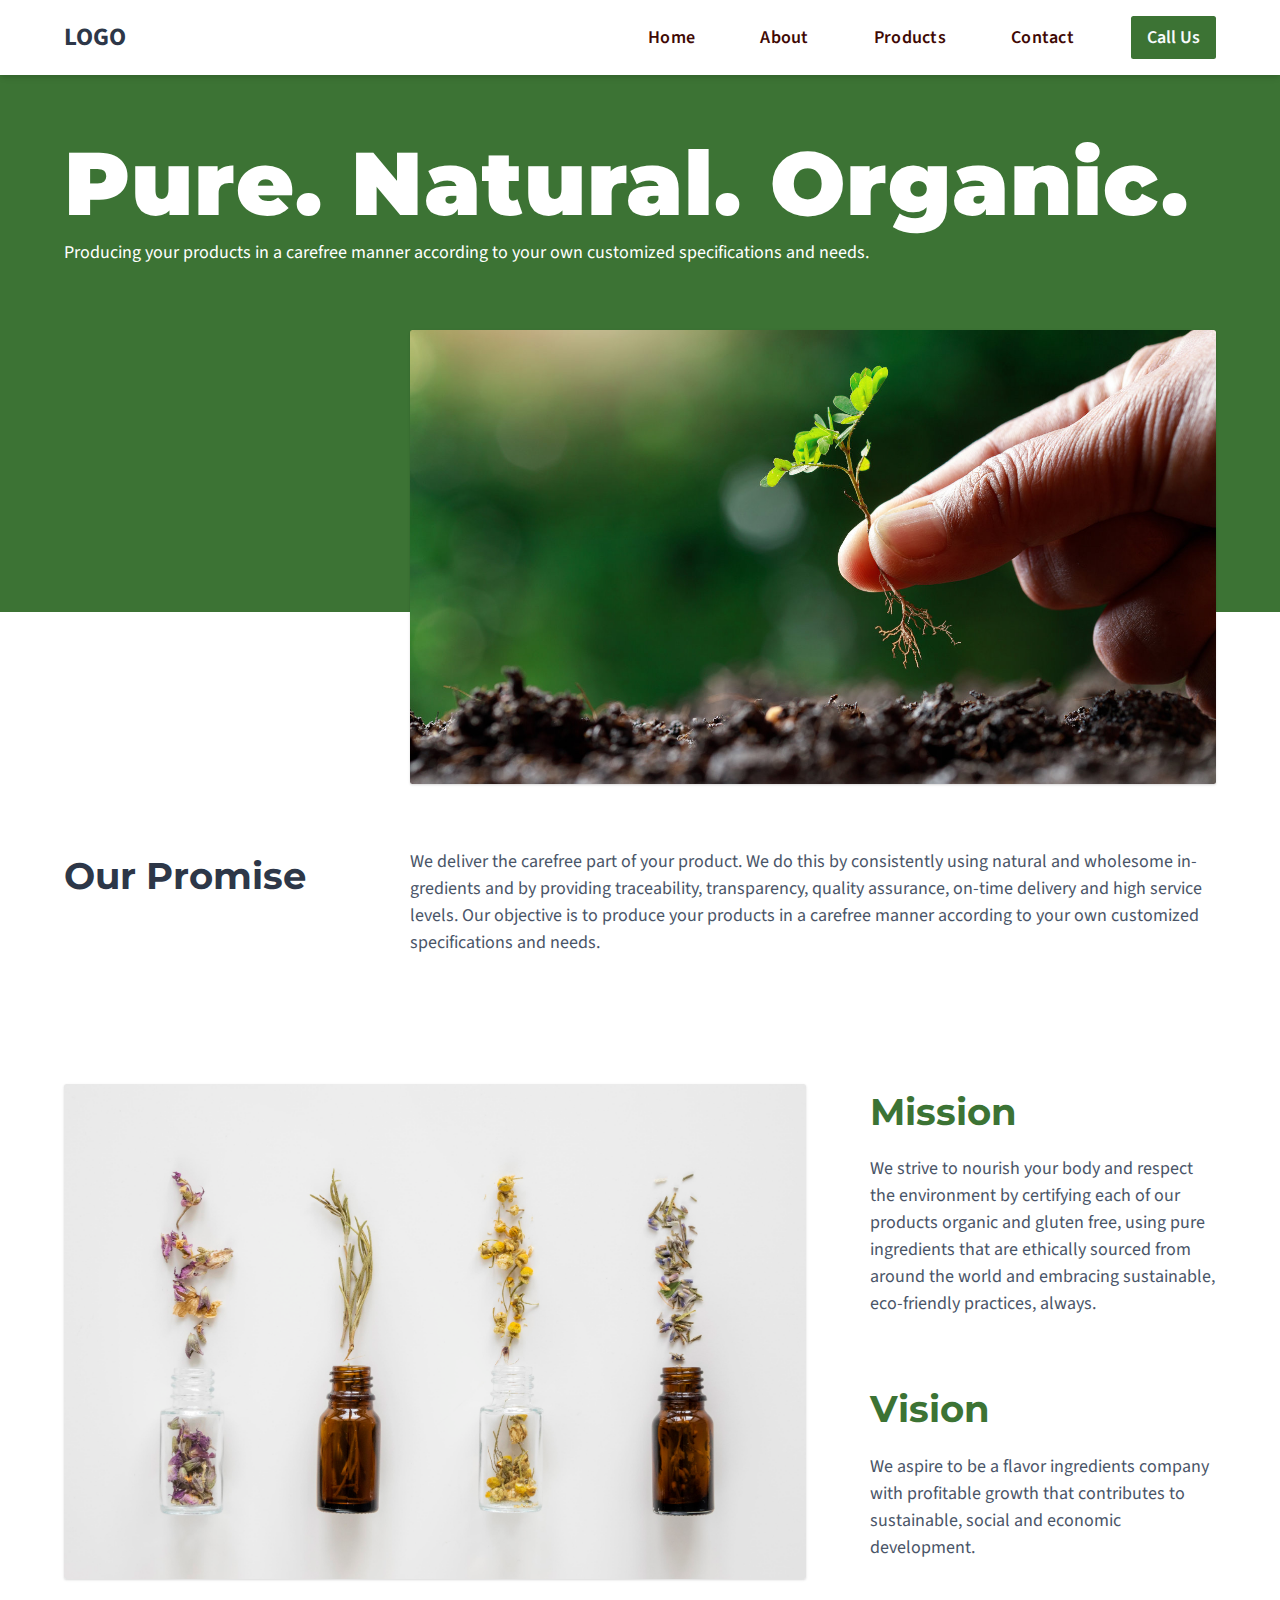
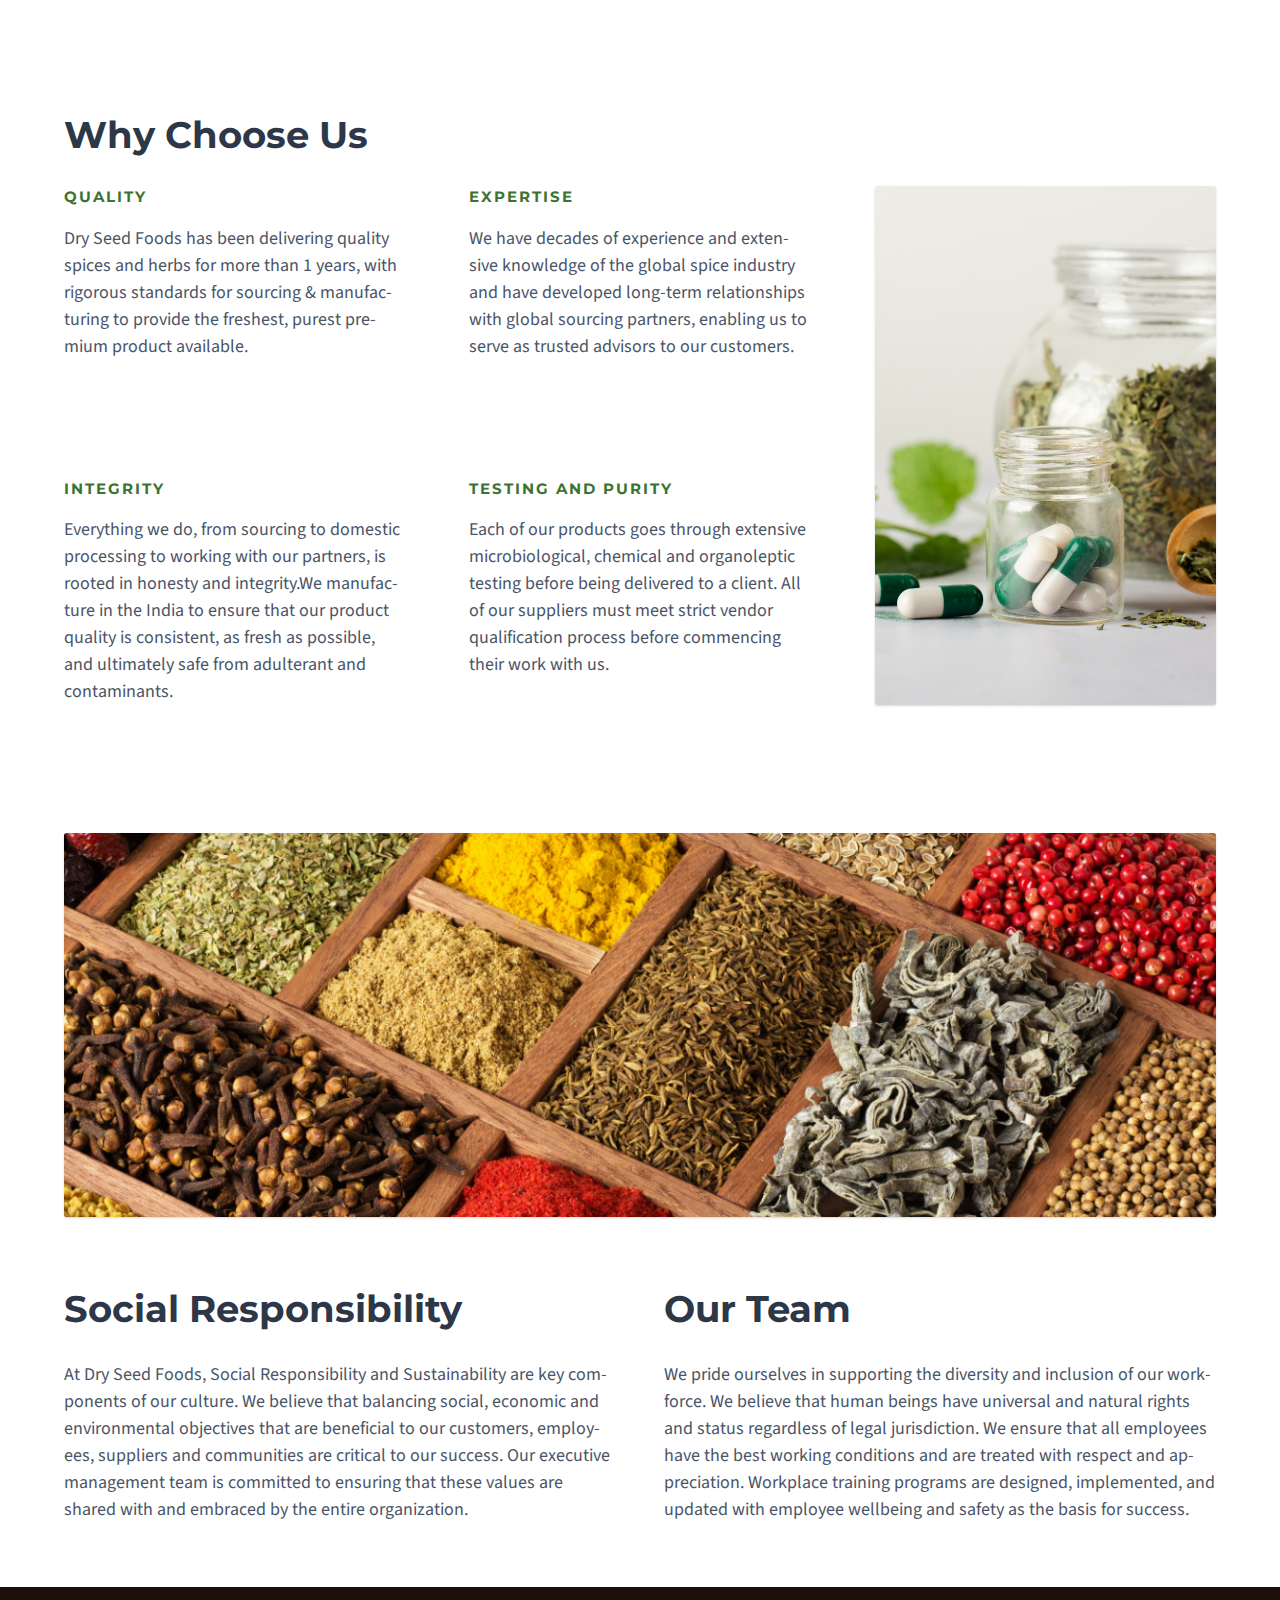
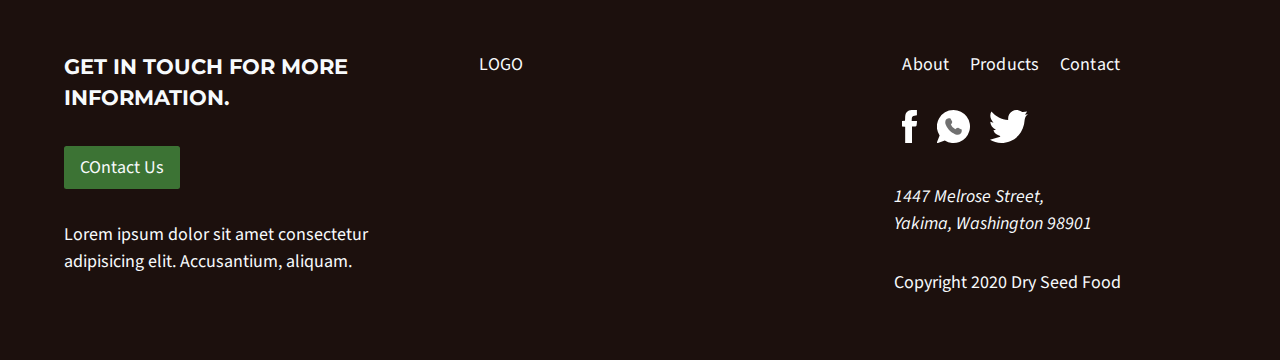
==== commit d9c826f0: "Fix: Typography fix for page headings" ====
--- a/about.html
+++ b/about.html
@@ -31,7 +31,9 @@
                 <li><a class="primaryCtaBtn" href="tel:+">Call Us</a></li>
             </ul>
             <div class="hamburger-menuBtn hamburger-menuBtn-js ">
-                MENU
+                <span class="line-1"></span>
+                <span class="line-2"></span>
+                <span class="line-3"></span>
             </div>
         </nav>
     </header>
--- a/style.css
+++ b/style.css
@@ -72,9 +72,9 @@
   font-weight: 900;
   letter-spacing: 1px;
 }
-@media (max-width: 414px) {
+@media (max-width: 680px) {
   .page-headings {
-    font-size: 5rem;
+    font-size: 6rem;
   }
 }
 
@@ -190,10 +190,43 @@
 }
 @media (max-width: 680px) {
   .navbar .hamburger-menuBtn {
-    display: block;
+    display: flex;
     position: relative;
     z-index: 100;
-  }
+    width: 4.8rem;
+    height: 4.8rem;
+    flex-direction: column;
+    padding: 0.8rem 0;
+    justify-content: space-around;
+    overflow: hidden;
+  }
+  .navbar .hamburger-menuBtn span {
+    background-color: #3C7334;
+    width: 100%;
+    height: 3px;
+    display: block;
+    transition: transform 300ms ease;
+  }
+}
+
+.hamburger-menuBtn.active {
+  justify-content: center;
+  align-items: center;
+}
+.hamburger-menuBtn.active span {
+  position: absolute;
+  top: 50%;
+  left: 50%;
+  transform: translate(-50%, -50%) rotate(0);
+}
+.hamburger-menuBtn.active span.line-1 {
+  transform: translate(-50%, -50%) rotate(45deg);
+}
+.hamburger-menuBtn.active span.line-2 {
+  transform: translate(150%, -50%) rotate(0);
+}
+.hamburger-menuBtn.active span.line-3 {
+  transform: translate(-50%, -50%) rotate(-45deg);
 }
 
 .footer {
@@ -507,7 +540,7 @@
 }
 .homepageProduct-grid--item1 h2 {
   display: flex;
-  justify-content: flex-start;
+  justify-content: center;
   align-items: center;
   position: relative;
   z-index: 10;
@@ -517,11 +550,6 @@
   height: 100%;
   background-color: rgba(0, 0, 0, 0.5);
 }
-@media (max-width: 900px) {
-  .homepageProduct-grid--item1 h2 {
-    justify-content: center;
-  }
-}
 
 .homepageProduct-grid--item2 {
   grid-area: homepageProduct-grid--item2;
@@ -547,12 +575,13 @@
 
 .homepageProduct-grid--item4 {
   grid-area: homepageProduct-grid--item4;
-  background-color: #1C100D;
-  display: flex;
-  justify-content: center;
-  align-items: center;
-  color: #fff;
-  font-size: 2.8rem;
+}
+.homepageProduct-grid--item4 div {
+  align-self: center;
+}
+.homepageProduct-grid--item4 h2 {
+  align-self: center;
+  text-align: center;
 }
 
 .homepageProduct-grid--item5 {
@@ -568,7 +597,7 @@
 }
 .homepageProduct-grid--item5 h2 {
   display: flex;
-  justify-content: flex-start;
+  justify-content: center;
   align-items: center;
   position: relative;
   z-index: 10;
@@ -578,11 +607,6 @@
   height: 100%;
   background-color: rgba(0, 0, 0, 0.5);
 }
-@media (max-width: 900px) {
-  .homepageProduct-grid--item5 h2 {
-    justify-content: center;
-  }
-}
 
 .homepageProduct-grid--item {
   box-shadow: 0 1px 3px 0 rgba(0, 0, 0, 0.1), 0 1px 2px 0 rgba(0, 0, 0, 0.06);
@@ -595,6 +619,11 @@
     min-height: 30rem;
   }
 }
+@media (max-width: 680px) {
+  .homepageProduct-grid--item {
+    padding: 5vw;
+  }
+}
 
 .homepageContact {
   width: 100vw;
@@ -604,6 +633,7 @@
 }
 .homepageContact-image h2 {
   position: absolute;
+  width: 70%;
   top: 50%;
   left: 50%;
   transform: translate(-50%, -50%);
@@ -612,19 +642,41 @@
   padding: 2.4rem;
   background-color: #85c47c;
 }
+@media (max-width: 680px) {
+  .homepageContact-image h2 {
+    font-size: 1.5rem;
+    width: 80%;
+  }
+}
 .homepageContact-content {
   padding: 5vw;
   display: flex;
   justify-content: space-between;
+}
+@media (max-width: 680px) {
+  .homepageContact-content {
+    flex-direction: column;
+  }
 }
 .homepageContact-content p {
   width: 70%;
 }
+@media (max-width: 680px) {
+  .homepageContact-content p {
+    width: 100%;
+    margin-bottom: 2.4rem;
+  }
+}
 .homepageContact-content a {
   width: 20%;
   display: flex;
   justify-content: center;
   align-items: center;
+}
+@media (max-width: 680px) {
+  .homepageContact-content a {
+    width: 100%;
+  }
 }
 
 .aboutPage-hero {
@@ -668,6 +720,8 @@
   width: 70%;
   margin-left: auto;
   border-radius: 0.25rem;
+  overflow: hidden;
+  box-shadow: 0 1px 3px 0 rgba(0, 0, 0, 0.1), 0 1px 2px 0 rgba(0, 0, 0, 0.06);
 }
 @media (max-width: 680px) {
   .aboutPage-hero-image {
@@ -718,6 +772,9 @@
 .missionVision-image {
   width: calc(70% - 5vw);
   height: 100%;
+  border-radius: 0.25rem;
+  overflow: hidden;
+  box-shadow: 0 1px 3px 0 rgba(0, 0, 0, 0.1), 0 1px 2px 0 rgba(0, 0, 0, 0.06);
 }
 @media (max-width: 900px) {
   .missionVision-image {
@@ -782,6 +839,9 @@
 
 .usp-area-5 {
   grid-area: area-5;
+  border-radius: 0.25rem;
+  overflow: hidden;
+  box-shadow: 0 1px 3px 0 rgba(0, 0, 0, 0.1), 0 1px 2px 0 rgba(0, 0, 0, 0.06);
 }
 @media (max-width: 900px) {
   .usp-area-5 {
@@ -795,6 +855,9 @@
 }
 .ourResponsibility-image {
   margin-bottom: 5vw;
+  border-radius: 0.25rem;
+  overflow: hidden;
+  box-shadow: 0 1px 3px 0 rgba(0, 0, 0, 0.1), 0 1px 2px 0 rgba(0, 0, 0, 0.06);
 }
 @media (max-width: 900px) {
   .ourResponsibility-content-social {
@@ -914,6 +977,11 @@
 
 .singleProduct {
   position: relative;
+}
+.singleProduct-image {
+  border-radius: 0.25rem;
+  overflow: hidden;
+  box-shadow: 0 1px 3px 0 rgba(0, 0, 0, 0.1), 0 1px 2px 0 rgba(0, 0, 0, 0.06);
 }
 .singleProduct-content {
   align-self: center;
@@ -930,6 +998,12 @@
   background-color: #D9CAAD;
   z-index: -1;
 }
+@media (max-width: 900px) {
+  .singleProduct-content::after {
+    height: 100%;
+    top: 0;
+  }
+}
 .singleProduct-content p:not(:last-child) {
   margin-bottom: 2.4rem;
 }
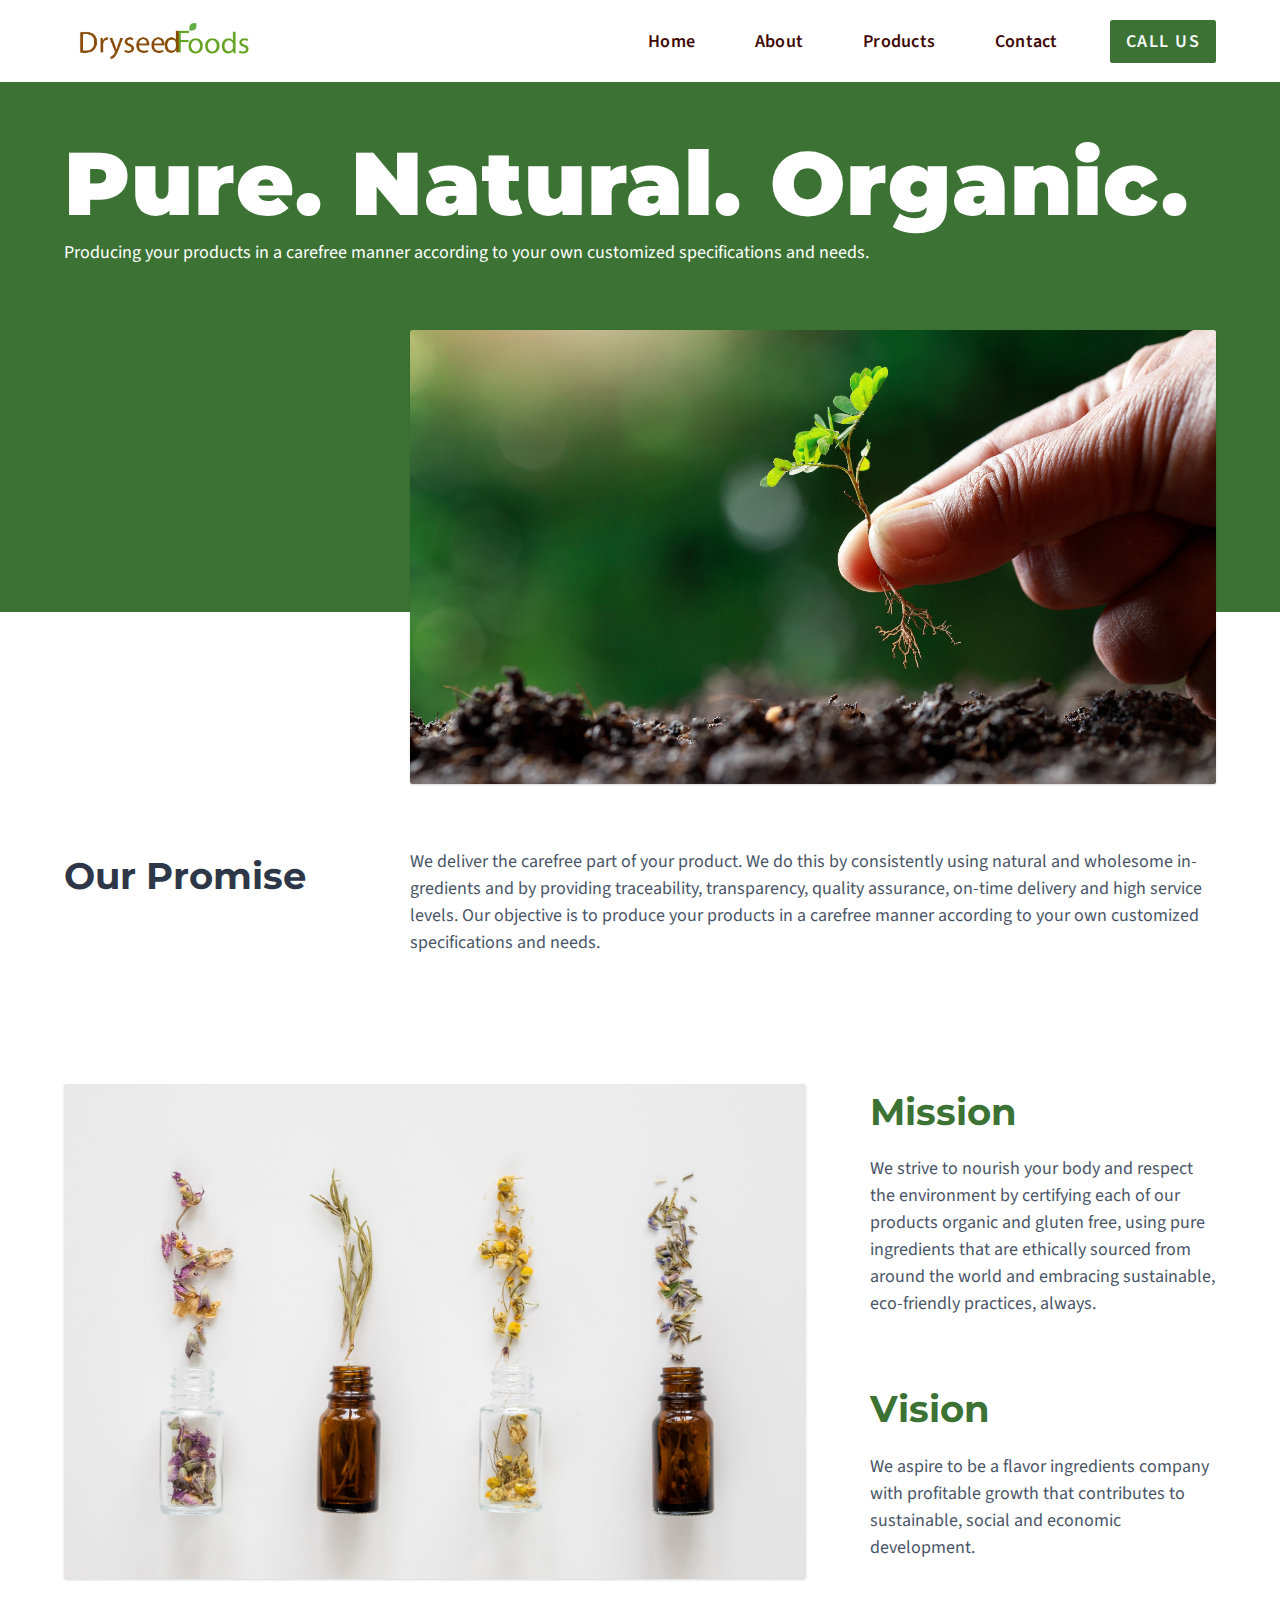
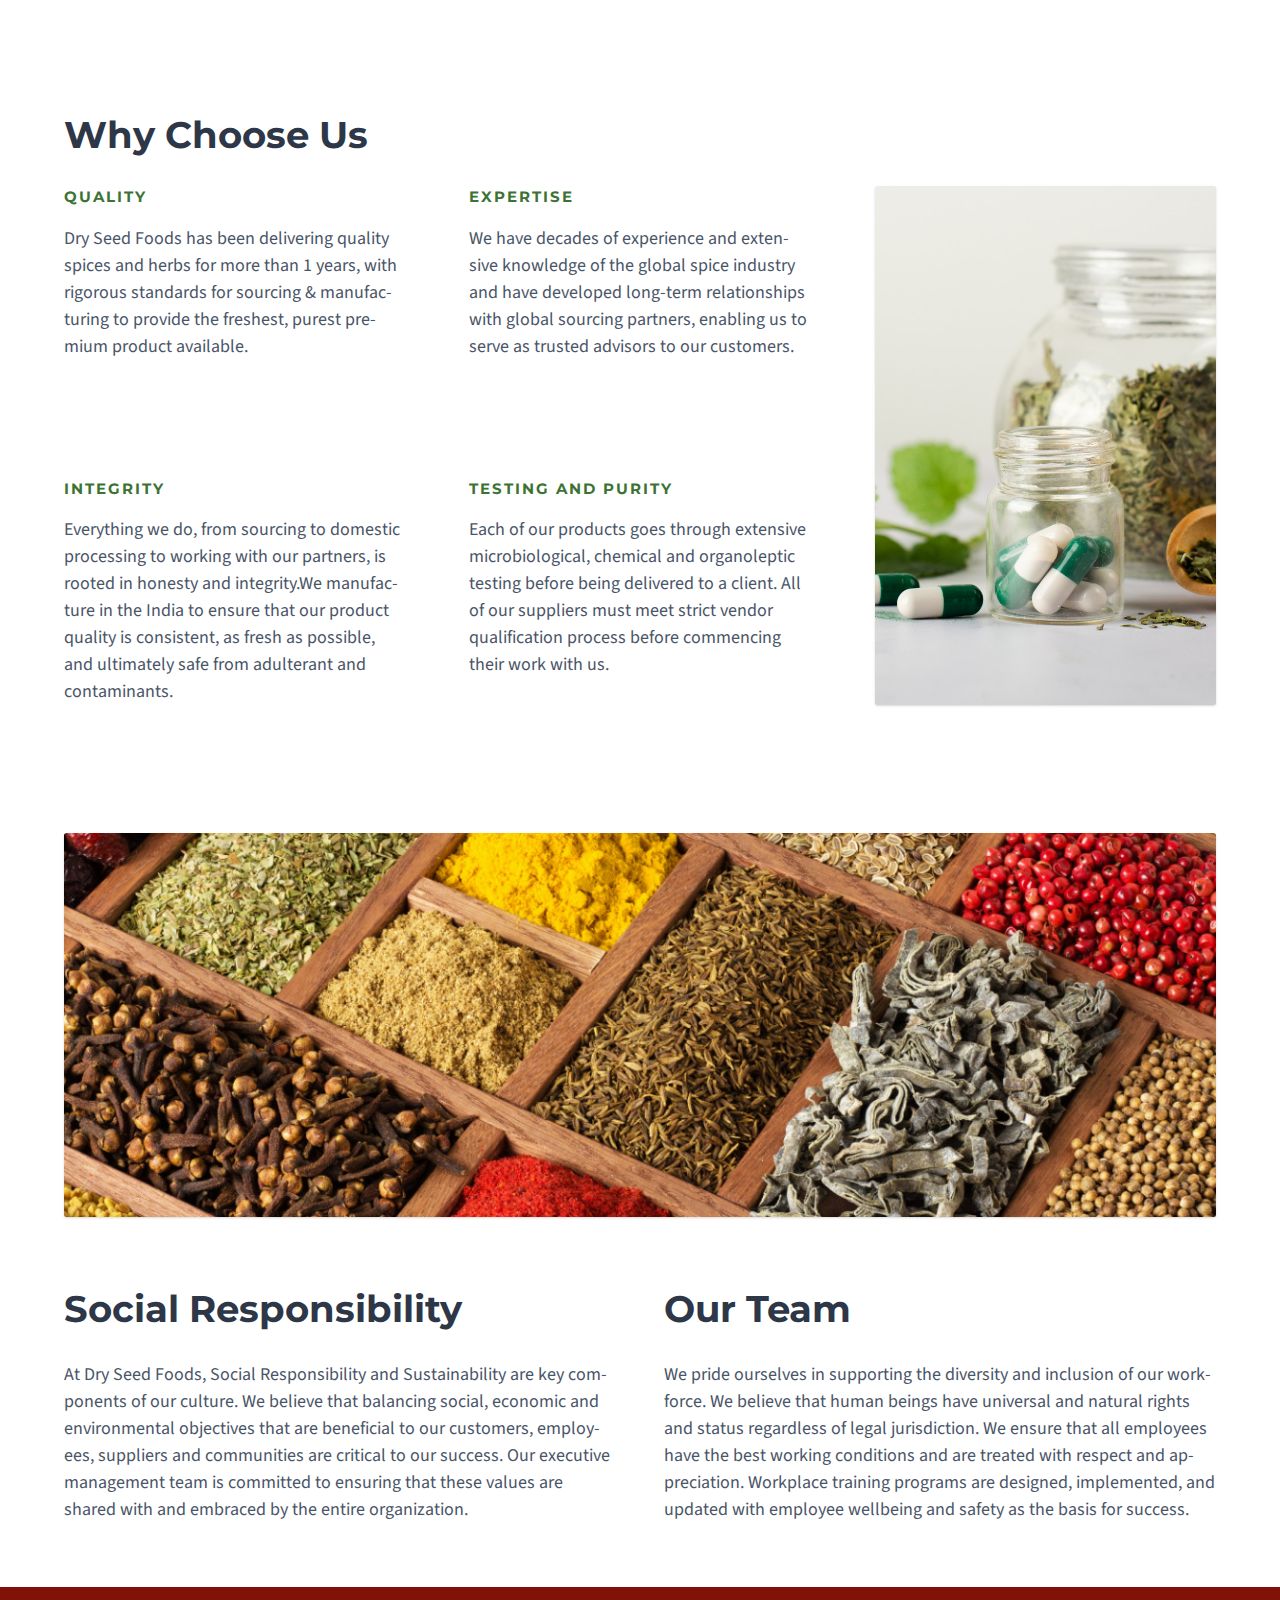
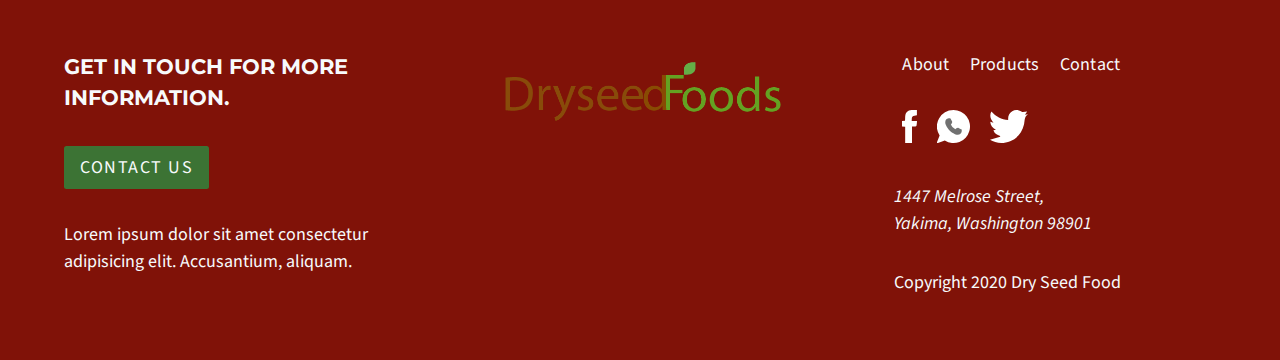
==== commit 6022f150: "Feat: Added Logo in navbar and footer" ====
--- a/about.html
+++ b/about.html
@@ -13,9 +13,9 @@
 
 
         <nav class="navbar navbar-js">
-            <div class="logo">
-                LOGO
-            </div>
+            <a href="/" class="logo">
+                <img src="images/logo-png.png" alt="">
+            </a>
             <ul class="mobile-menu mobile-menu-js">
                 <li><a href="/">Home</a></li>
                 <li><a href="about.html">About</a></li>
@@ -165,7 +165,7 @@
 
             </div>
             <div class="footerLogo">
-                LOGO
+                <img src="images/logo-png.png" alt="">
             </div>
             <div class="footerLinks">
                 <div class="footerLinks-pageLinks mb-32">
--- a/style.css
+++ b/style.css
@@ -26,10 +26,12 @@
   }
 }
 body::-webkit-scrollbar {
+  background-color: #F2E0DF;
   width: 1rem;
   border-radius: 0.5rem;
 }
 body::-webkit-scrollbar-thumb {
+  background-color: #65b459;
   border-radius: 0.5rem;
 }
 
@@ -67,14 +69,14 @@
 
 .page-headings {
   font-size: 8.9rem;
-  color: #2d3748;
+  color: #4a5568;
   line-height: 1.25;
   font-weight: 900;
   letter-spacing: 1px;
 }
 @media (max-width: 680px) {
   .page-headings {
-    font-size: 6rem;
+    font-size: 6.5rem;
   }
 }
 
@@ -131,14 +133,13 @@
   justify-content: space-between;
   align-items: center;
   color: #2d3748;
-  box-shadow: 0 4px 6px -1px rgba(0, 0, 0, 0.1), 0 2px 4px -1px rgba(0, 0, 0, 0.06);
   overflow: hidden;
   z-index: 100;
   background-color: #fff;
 }
-.navbar .logo {
-  font-weight: 700;
-  font-size: 2.5rem;
+.navbar .logo img {
+  display: block;
+  height: 5rem;
 }
 .navbar .mobile-menu {
   display: none;
@@ -196,7 +197,7 @@
     width: 4.8rem;
     height: 4.8rem;
     flex-direction: column;
-    padding: 0.8rem 0;
+    padding: 0.8rem;
     justify-content: space-around;
     overflow: hidden;
   }
@@ -231,7 +232,7 @@
 
 .footer {
   width: 100vw;
-  background-color: #1C100D;
+  background-color: #801208;
   padding: 5vw;
   color: #f7fafc;
 }
@@ -241,6 +242,19 @@
   }
 }
 
+.footerLogo {
+  width: 100%;
+}
+.footerLogo img {
+  width: 100%;
+  display: block;
+}
+@media (max-width: 900px) {
+  .footerLogo img {
+    margin: 2.4rem 0;
+  }
+}
+
 .footerLinks-socialLinks a {
   padding: 0.8rem;
 }
@@ -290,7 +304,7 @@
 }
 @media (max-width: 900px) {
   .hero {
-    padding-top: 7.5rem;
+    padding-top: 10rem;
   }
 }
 
@@ -322,6 +336,12 @@
     width: 100%;
   }
 }
+@media (max-width: 900px) {
+  .heroContent a {
+    width: 100%;
+    text-align: center;
+  }
+}
 
 .hero-images {
   width: 70%;
@@ -359,19 +379,23 @@
 }
 
 .hero-images-slide {
-  transform: translateY(100%);
+  transform-origin: right top;
+  transform: rotate(90deg);
   transition: 0.6s cubic-bezier(0.65, 0, 0.35, 1) 300ms;
   z-index: -10;
+  opacity: 0;
   backface-visibility: hidden;
 }
 
 .hero-images-slide.activeImage {
-  transform: translateY(0);
+  transform: rotate(0);
+  opacity: 1;
   z-index: 10;
 }
 
 .hero-images-slide.wasActiveImage {
-  transform: translateY(-100%);
+  transform: rotate(-90deg);
+  opacity: 0;
 }
 
 .homepageTagline {
@@ -412,6 +436,47 @@
     width: 100%;
     margin: 5vw 0;
   }
+}
+
+.homepageFeatures {
+  width: 100vw;
+  padding: 5vw;
+  display: flex;
+  justify-content: space-between;
+  flex-wrap: wrap;
+}
+.homepageFeatures-icons {
+  width: 10%;
+  text-align: center;
+}
+@media (max-width: 900px) {
+  .homepageFeatures-icons {
+    width: 30%;
+    margin: 2.4rem 0;
+  }
+}
+@media (max-width: 680px) {
+  .homepageFeatures-icons {
+    width: 34%;
+  }
+}
+.homepageFeatures-icons img {
+  width: 7.5rem;
+  height: 7.5rem;
+  display: block;
+  margin: 0 auto;
+  margin-bottom: 2.4rem;
+}
+@media (max-width: 900px) {
+  .homepageFeatures-icons img {
+    width: 5rem;
+    height: 5rem;
+  }
+}
+.homepageFeatures-icons p {
+  font-family: "Montserrat", sans-serif;
+  font-weight: 700;
+  font-size: 1.4rem;
 }
 
 .homepageAbout {
@@ -612,7 +677,7 @@
   box-shadow: 0 1px 3px 0 rgba(0, 0, 0, 0.1), 0 1px 2px 0 rgba(0, 0, 0, 0.06);
   border-radius: 0.25rem;
   overflow: hidden;
-  border: 1px solid rgba(0, 0, 0, 0.15);
+  border: 1px solid rgba(0, 0, 0, 0.05);
 }
 @media (max-width: 900px) {
   .homepageProduct-grid--item {
@@ -686,7 +751,7 @@
 }
 @media (max-width: 680px) {
   .aboutPage-hero {
-    padding: 7.5rem 5vw;
+    padding: 10rem 5vw;
     padding-bottom: 5vw;
   }
 }
@@ -873,7 +938,7 @@
   justify-content: space-between;
   align-items: center;
 }
-@media (max-width: 680px) {
+@media (max-width: 900px) {
   .contactPage-form {
     flex-direction: column;
   }
@@ -881,10 +946,10 @@
 .contactPage-form-image {
   width: 35%;
 }
-@media (max-width: 680px) {
+@media (max-width: 900px) {
   .contactPage-form-image {
     width: 100%;
-    padding-top: 7.5rem;
+    padding-top: 10rem;
     padding-bottom: 5vw;
   }
 }
@@ -894,7 +959,7 @@
   background-color: #f7fafc;
   border-radius: 0.25rem;
 }
-@media (max-width: 680px) {
+@media (max-width: 900px) {
   .contactPage-form-content {
     width: 100%;
   }
@@ -939,7 +1004,7 @@
 }
 @media (max-width: 900px) {
   .productPage-hero {
-    padding-top: 7.5rem;
+    padding-top: 10rem;
   }
 }
 .productPage-hero-content {
@@ -1019,6 +1084,8 @@
   color: #f7fafc;
   border-radius: 0.25rem;
   transition: 200ms ease;
+  text-transform: uppercase;
+  letter-spacing: 1.5px;
 }
 .primaryCtaBtn:hover {
   background-color: #4e9644;
